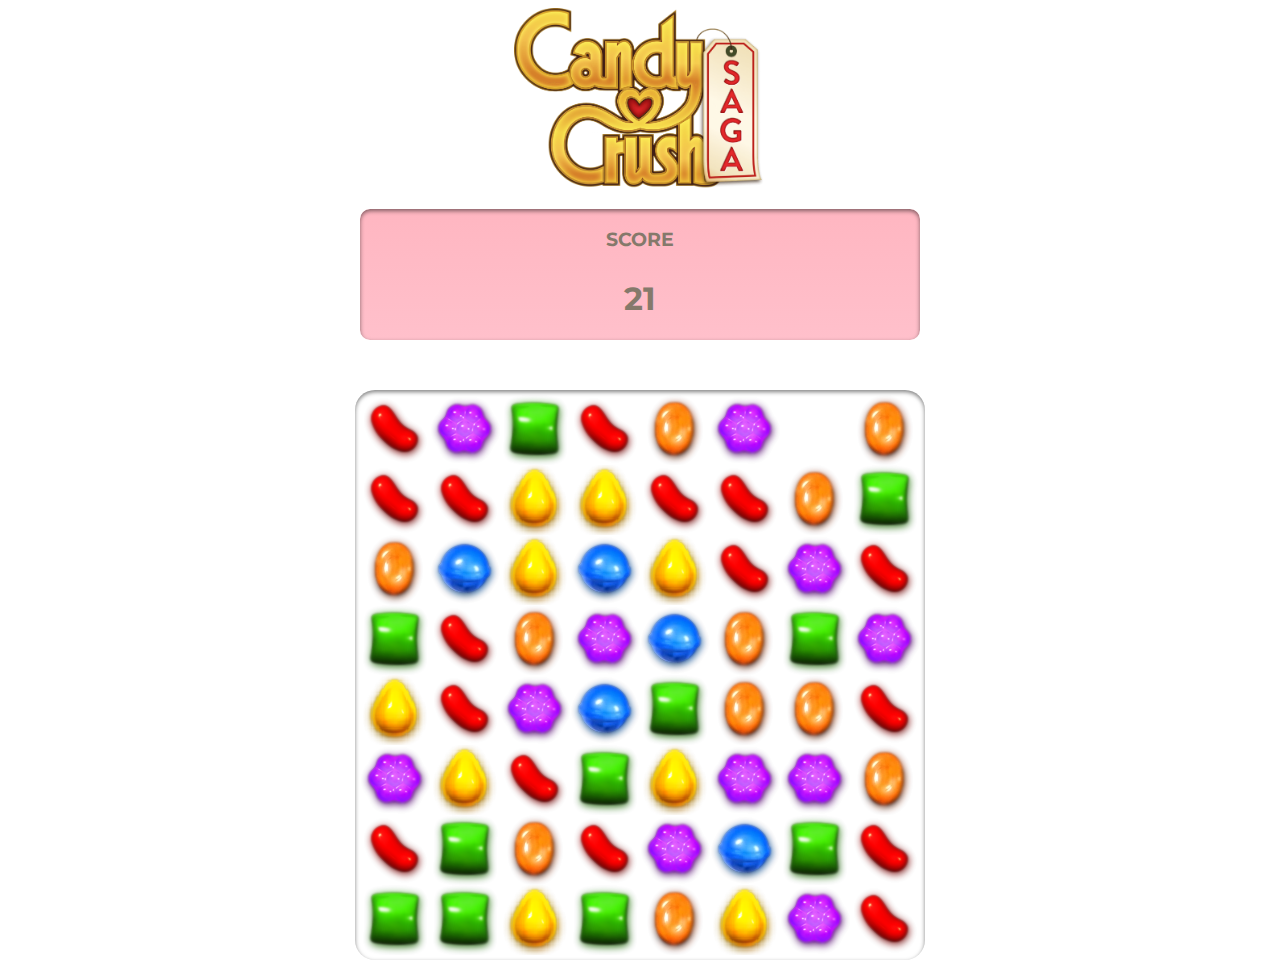
==== index.html @ 7bc62244 "Add header with buttons Reorganize the displays" ====
<!DOCTYPE html>
<html lang="en" dir="ltr">

  <head>

    <meta charset="utf-8">
    <title>Candy Crush</title>

    <link rel="stylesheet" href="style.css">
    <script src="app.js" charset="utf-8"></script>
    <link href="https://fonts.googleapis.com/css?family=Montserrat:300,400&display=swap" rel="stylesheet">
  </head>

  <body>

    <!-- Footer Area Objetivos: 
    Crear una zona de navegación en la que 
    se ponga links a otras paginas de esta web:

      Pagina 1: Formulario en el que puedas meter tus datos y tu record de puntos

      Pagina 2: Reglas del juego y un poco de sus historia

      Pagina 3: Una zona de "media" con videos (tutoriales, speedruns), imagenes 
      (memes, niveles especiales del juego original)

    -->

    <footer>
      <img src="images/titulo.png" alt="CandyCrush">
      <nav>

      </nav>
    </footer>
    
    
    <!-- Main area 
    Objetivo 1: 
      Ponerle un borde estilo caramelo navidad rojo y blanco a la zona de juego
    
    Objetivo 2:
      Estilizar tanto el score como la zona de juego con CSS

    -->
    <main>
      <div class="score-board">
        <h3>score</h3>
        <h1 id="score"></h1>
      </div>
  
      <div class="grid"></div>  
    </main>

    <!-- Footer area
      Objetivo 1: Una zona en la cual ponga la información del equipo
    -->
    <footer>

    </footer>

  </body>

</html>
---- style.css ----
body {
  background-image: url("https://images7.alphacoders.com/108/1085184.jpg");

  
}
 

.grid {
    /*NO CAMBIAR*/
    height: 560px;
    min-width: 560px;
    max-width: 560px;
    display: flex;
    flex-wrap: wrap;
    padding:5px;
    border-radius: 20px;
    box-shadow: 0 2px 4px rgba(0, 0, 0, 0.5) inset, 0 1px 0 #fff;
    color: #85796b;
    /*NO CAMBIAR*/
    margin-left: auto;
    margin-right: auto;
    margin-top: 50px;
    background: rgba(255, 255, 255, 0.5);
}

.grid div {
  /*NO CAMBIAR*/
  height: 70px;
  width: 70px;
  /*NO CAMBIAR*/
}

h3 {
 font-family: "Montserrat", sans-serif;
 text-transform: uppercase;
}

h1 {
 font-family: "Montserrat", sans-serif;
 text-transform: uppercase;
 margin-top: 10px;
}


.score-board {
  background-color: pink;
  border-radius: 10px;
  margin-top: 20px;
  margin-left: auto;
  margin-right: auto;
  margin-bottom: 35px;
  min-width: 560px;
  max-width: 560px;

  display: flex;
  flex-direction: column;
  justify-content: space-between;
  align-items: center;
  text-align: center;
  background-image: linear-gradient(#FFB6C1, #FFC0CB);
  box-shadow: 0 2px 4px rgba(0, 0, 0, 0.5) inset, 0 1px 0 #fff;
  color: #85796b;
}

.grid div {
  cursor: pointer;
  transition-duration: .2s;
  transition-property: transform;
}

.grid div:hover {
  transform: scale(1.15);
}

img {
  height: 20%;
  width: 20%;
  display: block;
  margin-left: auto;
  margin-right: auto;
}
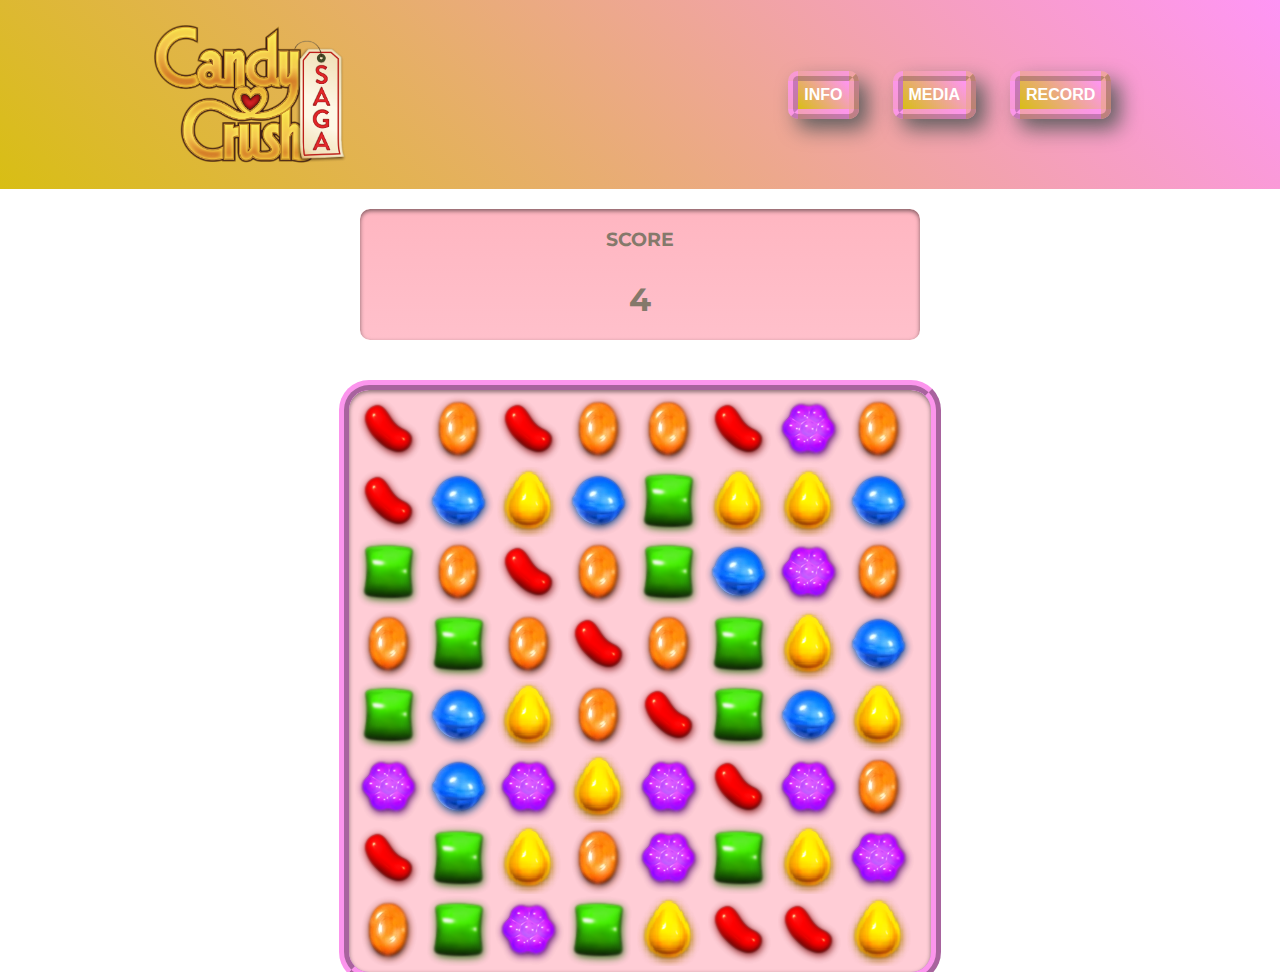
==== commit 74434d16: "a" ====
--- a/index.html
+++ b/index.html
@@ -13,7 +13,7 @@
 
   <body>
 
-    <!-- Footer Area Objetivos: 
+    <!-- Header Area Objetivos: 
     Crear una zona de navegación en la que 
     se ponga links a otras paginas de esta web:
 
@@ -26,12 +26,16 @@
 
     -->
 
-    <footer>
-      <img src="images/titulo.png" alt="CandyCrush">
-      <nav>
-
-      </nav>
-    </footer>
+    <header>
+        <img class="logo" src="images/titulo.png" alt="CandyCrush">
+        <nav>
+          <ul class="nav_links">
+            <li><a class="myButton" href="#">Info</a></li>
+            <li><a class="myButton" href="#">Media</a></li>
+            <li><a class="myButton" href="#">Record</a></li>
+          </ul>
+        </nav>
+    </header>
     
     
     <!-- Main area 
@@ -43,12 +47,17 @@
 
     -->
     <main>
+
+      <!--SCORE-->
       <div class="score-board">
         <h3>score</h3>
         <h1 id="score"></h1>
       </div>
-  
+
+      <!--GAME BLOCK-->
       <div class="grid"></div>  
+      <!--GAME BLOCK-->
+
     </main>
 
     <!-- Footer area
--- a/style.css
+++ b/style.css
@@ -1,48 +1,69 @@
 body {
   background-image: url("https://images7.alphacoders.com/108/1085184.jpg");
-
-  
-}
- 
-
-.grid {
-    /*NO CAMBIAR*/
-    height: 560px;
-    min-width: 560px;
-    max-width: 560px;
-    display: flex;
-    flex-wrap: wrap;
-    padding:5px;
-    border-radius: 20px;
-    box-shadow: 0 2px 4px rgba(0, 0, 0, 0.5) inset, 0 1px 0 #fff;
-    color: #85796b;
-    /*NO CAMBIAR*/
-    margin-left: auto;
-    margin-right: auto;
-    margin-top: 50px;
-    background: rgba(255, 255, 255, 0.5);
+  box-sizing: border-box;
+  margin: 0;
+  padding: 0;
 }
 
-.grid div {
-  /*NO CAMBIAR*/
-  height: 70px;
-  width: 70px;
-  /*NO CAMBIAR*/
+img {
+  width: 20%;
+
 }
 
-h3 {
- font-family: "Montserrat", sans-serif;
- text-transform: uppercase;
+li, a {
+  font-family: Verdana, Geneva, Tahoma, sans-serif;
+  font-weight: 700;
+  font-size: 25px;
+  color: rgb(255, 255, 255);
+  text-decoration: none;
+  display: inline;
+  padding: 15px;
 }
 
-h1 {
- font-family: "Montserrat", sans-serif;
- text-transform: uppercase;
- margin-top: 10px;
+header {
+  display: flex;
+  padding: 25px 12%;
+  justify-content: space-between;
+  align-items: center;
+  background: #D8BE14;
+  background: -moz-linear-gradient(45deg, #D8BE14 0%, #FF95F5 100%);
+  background: -webkit-linear-gradient(45deg, #D8BE14 0%, #FF95F5 100%);
+  background: linear-gradient(45deg, #D8BE14 0%, #FF95F5 100%);
 }
 
+.myButton {
+  color: rgb(255, 255, 255); 
+  font-size: 16px; 
+  line-height: 16px; 
+  padding: 6px; 
+  border-radius: 10px; 
+  font-family: "Arial Black", Gadget, sans-serif; 
+  font-weight: 700; 
+  text-decoration: none solid rgb(68, 68, 68); 
+  font-style: normal; font-variant: normal; 
+  text-transform: uppercase; background-image: linear-gradient(45deg, rgb(216, 190, 20) 0%, rgb(255, 149, 245) 100%); 
+  box-shadow: rgba(94, 94, 94, 0.96) 9px 10px 20px 0px; 
+  border: 10px ridge rgba(252, 149, 237, 0.62); 
+  display: inline-block;}
 
-.score-board {
+.myButton:hover {
+  background: #D8BE14; }
+
+.myButton:active {
+  background: #FF95F5; }
+
+h3 {
+  font-family: "Montserrat", sans-serif;
+  text-transform: uppercase;
+ }
+ 
+h1 {
+  font-family: "Montserrat", sans-serif;
+  text-transform: uppercase;
+  margin-top: 10px;
+ }
+
+ .score-board {
   background-color: pink;
   border-radius: 10px;
   margin-top: 20px;
@@ -61,21 +82,48 @@
   box-shadow: 0 2px 4px rgba(0, 0, 0, 0.5) inset, 0 1px 0 #fff;
   color: #85796b;
 }
+ 
+
+.grid {
+    /*NO CAMBIAR*/
+    height: 572px;
+    min-width: 572px;
+    max-width: 572px;
+    display: flex;
+    flex-wrap: wrap;
+    padding:5px;
+    border-radius: 20px;
+    box-shadow: 0 2px 4px rgba(14, 13, 13, 0.5) inset, 0 1px 0 #fff;
+    /*NO CAMBIAR*/
+    
+    margin-left: auto;
+    margin-right: auto;
+    margin-top: 50px;
+    background: rgba(255, 192, 203, 0.795);
+    outline: 10px ridge rgba(252,149,237,1);
+    outline-offset: 0px;
+}
 
 .grid div {
+  /*NO CAMBIAR*/
+  height: 70px;
+  width: 70px;
+  /*NO CAMBIAR*/
   cursor: pointer;
   transition-duration: .2s;
   transition-property: transform;
+  
 }
 
 .grid div:hover {
-  transform: scale(1.15);
+  transform: scale(1.25);
+  border: dashed 2px;
+  border-radius: 10px;
+  cursor: none;
+
 }
 
-img {
-  height: 20%;
-  width: 20%;
-  display: block;
-  margin-left: auto;
-  margin-right: auto;
-}+.grid:hover {
+  cursor: none;
+}
+
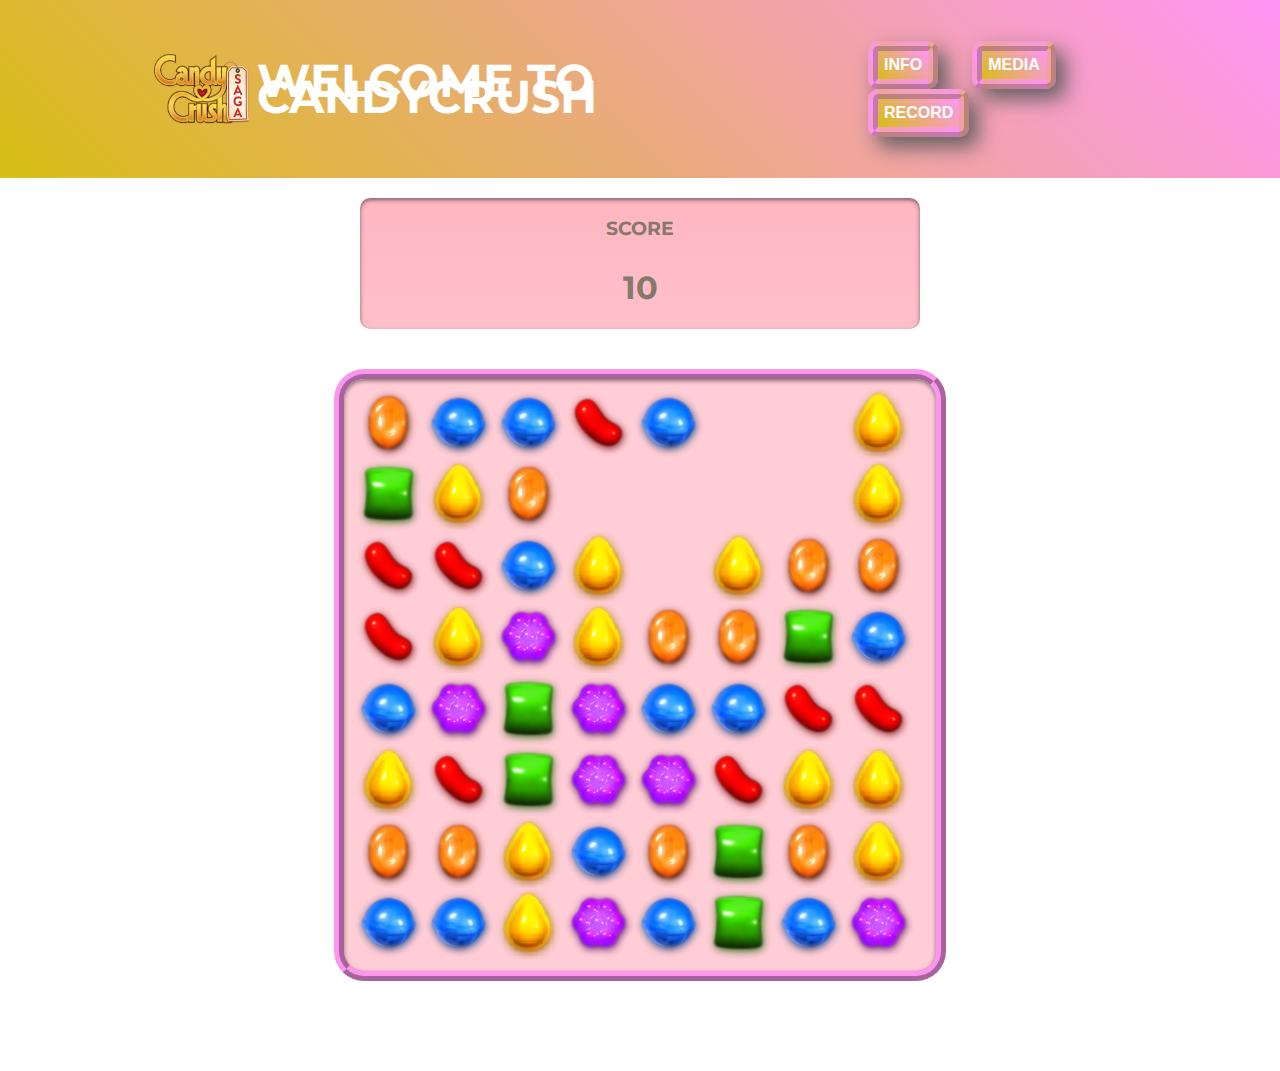
==== commit 06c66c8f: "Add Title" ====
--- a/index.html
+++ b/index.html
@@ -28,6 +28,7 @@
 
     <header>
         <img class="logo" src="images/titulo.png" alt="CandyCrush">
+        <h1 class="title">WELCOME TO CANDYCRUSH</h1>
         <nav>
           <ul class="nav_links">
             <li><a class="myButton" href="#">Info</a></li>
@@ -63,6 +64,7 @@
     <!-- Footer area
       Objetivo 1: Una zona en la cual ponga la información del equipo
     -->
+    
     <footer>
 
     </footer>
--- a/style.css
+++ b/style.css
@@ -6,7 +6,7 @@
 }
 
 img {
-  width: 20%;
+  width: 10%;
 
 }
 
@@ -63,6 +63,16 @@
   margin-top: 10px;
  }
 
+ .title {
+  color: rgb(255, 255, 255); 
+  font-size: 46px; 
+  line-height: 16px; 
+  padding: 6px; 
+  font-weight: 700;
+  margin-top: auto;
+  margin-bottom: auto;
+ }
+
  .score-board {
   background-color: pink;
   border-radius: 10px;
@@ -91,7 +101,7 @@
     max-width: 572px;
     display: flex;
     flex-wrap: wrap;
-    padding:5px;
+    padding:10px;
     border-radius: 20px;
     box-shadow: 0 2px 4px rgba(14, 13, 13, 0.5) inset, 0 1px 0 #fff;
     /*NO CAMBIAR*/
@@ -102,6 +112,7 @@
     background: rgba(255, 192, 203, 0.795);
     outline: 10px ridge rgba(252,149,237,1);
     outline-offset: 0px;
+    margin-bottom: 100px;
 }
 
 .grid div {
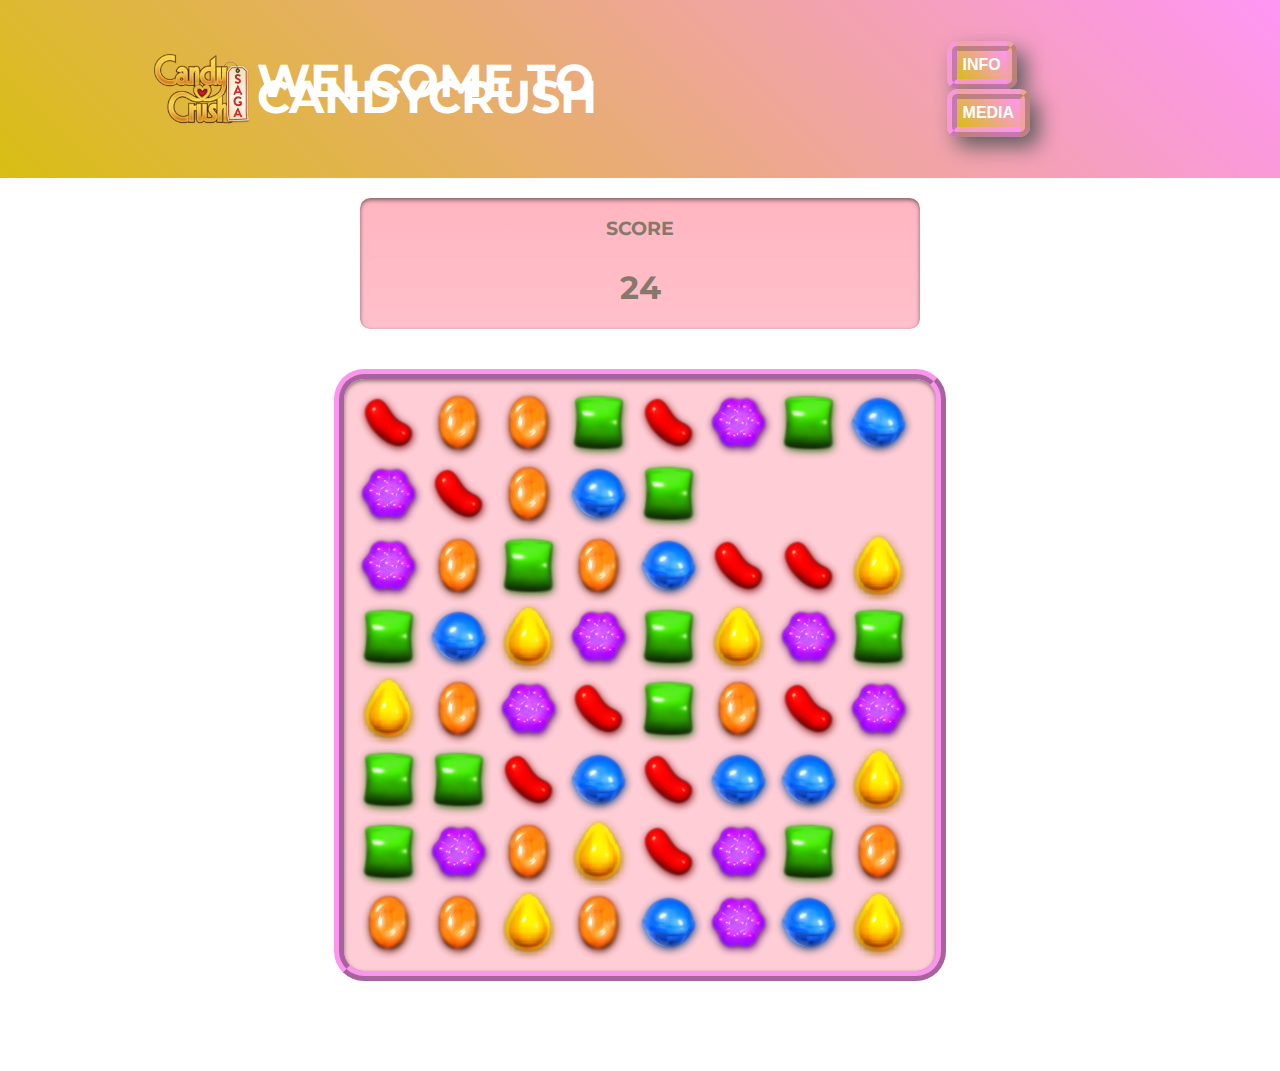
==== commit e61c0489: "Footer score" ====
--- a/index.html
+++ b/index.html
@@ -33,7 +33,6 @@
           <ul class="nav_links">
             <li><a class="myButton" href="#">Info</a></li>
             <li><a class="myButton" href="#">Media</a></li>
-            <li><a class="myButton" href="#">Record</a></li>
           </ul>
         </nav>
     </header>
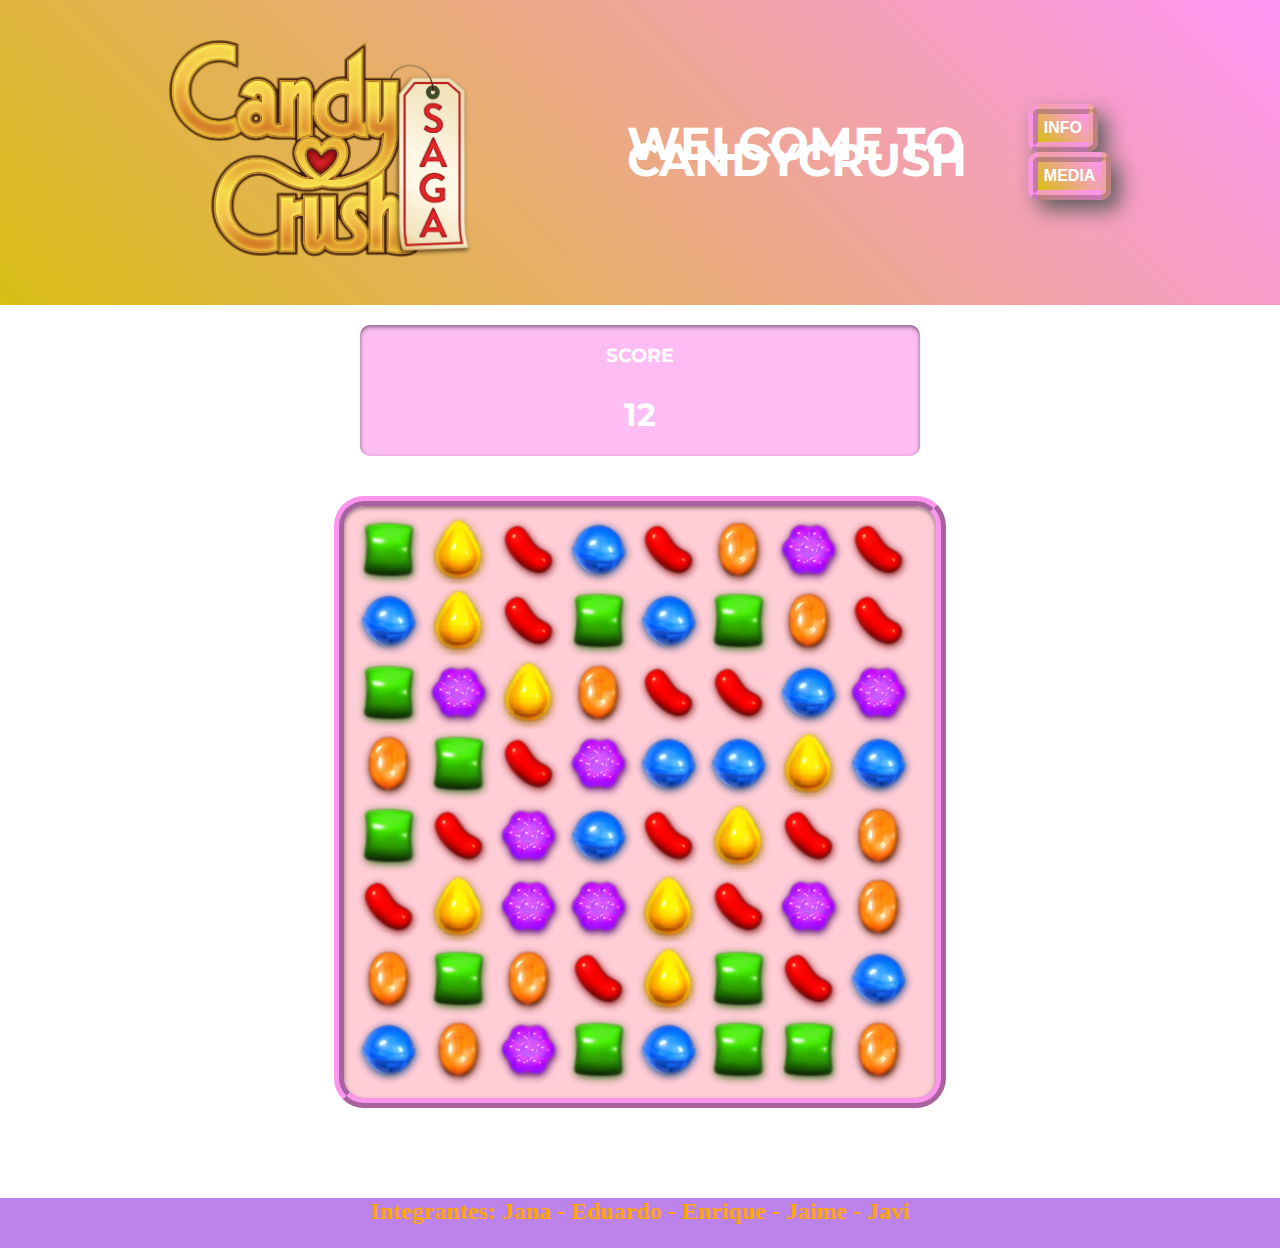
==== commit acf1f473: "Changes" ====
--- a/index.html
+++ b/index.html
@@ -17,9 +17,8 @@
     Crear una zona de navegación en la que 
     se ponga links a otras paginas de esta web:
 
-      Pagina 1: Formulario en el que puedas meter tus datos y tu record de puntos
-
-      Pagina 2: Reglas del juego y un poco de sus historia
+  
+      Pagina 1: Reglas del juego y un poco de sus historia
 
       Pagina 3: Una zona de "media" con videos (tutoriales, speedruns), imagenes 
       (memes, niveles especiales del juego original)
@@ -27,12 +26,12 @@
     -->
 
     <header>
-        <img class="logo" src="images/titulo.png" alt="CandyCrush">
+        <a href="https://www.king.com/game/candycrush" target="_blank"><img class="logo" src="images/titulo.png" alt="CandyCrush"></a>
         <h1 class="title">WELCOME TO CANDYCRUSH</h1>
         <nav>
           <ul class="nav_links">
-            <li><a class="myButton" href="#">Info</a></li>
-            <li><a class="myButton" href="#">Media</a></li>
+            <li><a class="myButton" href="info.html">Info</a></li>
+            <li><a class="myButton" href="media.html">Media</a></li>
           </ul>
         </nav>
     </header>
@@ -65,7 +64,7 @@
     -->
     
     <footer>
-
+      <h2>Integrantes: Jana - Eduardo - Enrique - Jaime - Javi</h2>
     </footer>
 
   </body>
--- a/style.css
+++ b/style.css
@@ -6,8 +6,7 @@
 }
 
 img {
-  width: 10%;
-
+  width: 70%;
 }
 
 li, a {
@@ -88,9 +87,9 @@
   justify-content: space-between;
   align-items: center;
   text-align: center;
-  background-image: linear-gradient(#FFB6C1, #FFC0CB);
+  background-color: rgba(252, 149, 237, 0.62);
   box-shadow: 0 2px 4px rgba(0, 0, 0, 0.5) inset, 0 1px 0 #fff;
-  color: #85796b;
+  color: white;
 }
  
 
@@ -128,13 +127,38 @@
 
 .grid div:hover {
   transform: scale(1.25);
-  border: dashed 2px;
+  outline: dashed 2px;
   border-radius: 10px;
-  cursor: none;
-
 }
 
-.grid:hover {
-  cursor: none;
+footer {
+  background-color: #8014d886;
+  height: 50px;
+  text-align: center;
+  color: orange;
 }
 
+.animate {
+  animation: girar linear 1s;
+}
+
+@keyframes girar {
+  0% {
+    transform: scale(1);
+  }
+  20% {
+    transform: rotate(20deg) scale(1.2);
+  }
+  40% {
+    transform: rotate(0deg) scale(1.2);
+  }
+  60% {
+    transform: rotate(-20deg) scale(1.2);
+  }
+  80% {
+    transform: rotate(0deg) scale(1.2);
+  }
+  100% {
+    transform: scale(1);
+  }
+}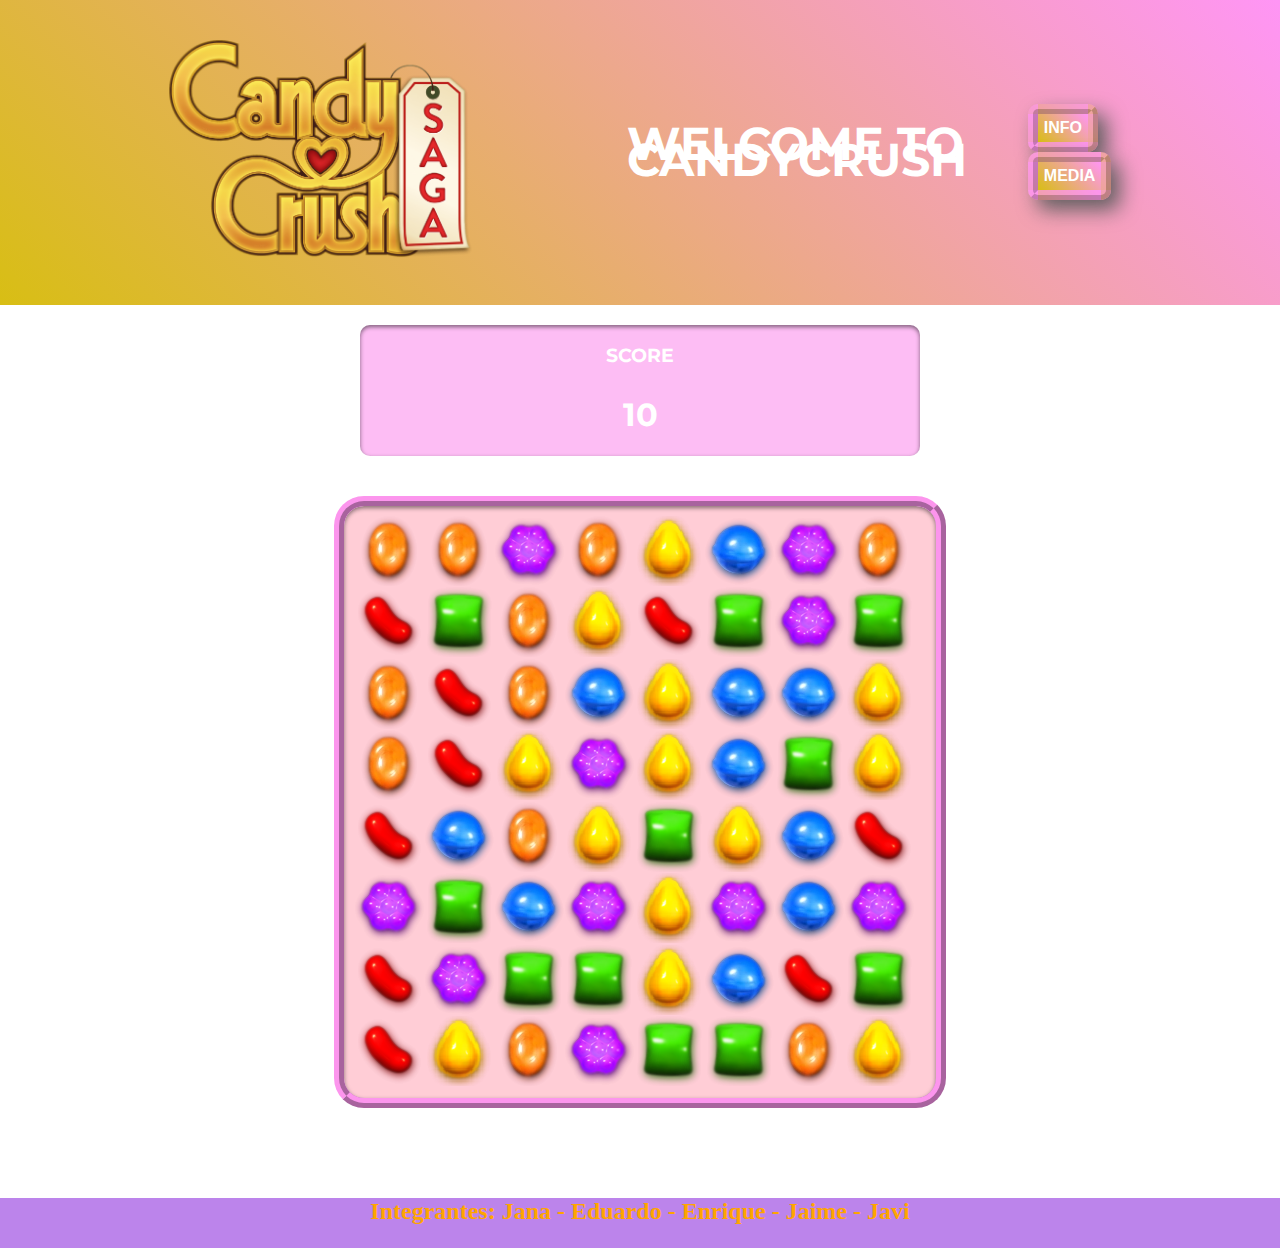
==== commit 16defa87: "Format code" ====
--- a/index.html
+++ b/index.html
@@ -1,19 +1,19 @@
 <!DOCTYPE html>
 <html lang="en" dir="ltr">
 
-  <head>
+<head>
 
-    <meta charset="utf-8">
-    <title>Candy Crush</title>
+  <meta charset="utf-8">
+  <title>Candy Crush</title>
 
-    <link rel="stylesheet" href="style.css">
-    <script src="app.js" charset="utf-8"></script>
-    <link href="https://fonts.googleapis.com/css?family=Montserrat:300,400&display=swap" rel="stylesheet">
-  </head>
+  <link rel="stylesheet" href="style.css">
+  <script src="app.js" charset="utf-8"></script>
+  <link href="https://fonts.googleapis.com/css?family=Montserrat:300,400&display=swap" rel="stylesheet">
+</head>
 
-  <body>
+<body>
 
-    <!-- Header Area Objetivos: 
+  <!-- Header Area Objetivos: 
     Crear una zona de navegación en la que 
     se ponga links a otras paginas de esta web:
 
@@ -25,19 +25,20 @@
 
     -->
 
-    <header>
-        <a href="https://www.king.com/game/candycrush" target="_blank"><img class="logo" src="images/titulo.png" alt="CandyCrush"></a>
-        <h1 class="title">WELCOME TO CANDYCRUSH</h1>
-        <nav>
-          <ul class="nav_links">
-            <li><a class="myButton" href="info.html">Info</a></li>
-            <li><a class="myButton" href="media.html">Media</a></li>
-          </ul>
-        </nav>
-    </header>
-    
-    
-    <!-- Main area 
+  <header>
+    <a href="https://www.king.com/game/candycrush" target="_blank"><img class="logo" src="images/titulo.png"
+        alt="CandyCrush"></a>
+    <h1 class="title">WELCOME TO CANDYCRUSH</h1>
+    <nav>
+      <ul class="nav_links">
+        <li><a class="myButton" href="info.html">Info</a></li>
+        <li><a class="myButton" href="media.html">Media</a></li>
+      </ul>
+    </nav>
+  </header>
+
+
+  <!-- Main area 
     Objetivo 1: 
       Ponerle un borde estilo caramelo navidad rojo y blanco a la zona de juego
     
@@ -45,28 +46,28 @@
       Estilizar tanto el score como la zona de juego con CSS
 
     -->
-    <main>
+  <main>
 
-      <!--SCORE-->
-      <div class="score-board">
-        <h3>score</h3>
-        <h1 id="score"></h1>
-      </div>
+    <!--SCORE-->
+    <div class="score-board">
+      <h3>score</h3>
+      <h1 id="score"></h1>
+    </div>
 
-      <!--GAME BLOCK-->
-      <div class="grid"></div>  
-      <!--GAME BLOCK-->
+    <!--GAME BLOCK-->
+    <div class="grid"></div>
+    <!--GAME BLOCK-->
 
-    </main>
+  </main>
 
-    <!-- Footer area
+  <!-- Footer area
       Objetivo 1: Una zona en la cual ponga la información del equipo
     -->
-    
-    <footer>
-      <h2>Integrantes: Jana - Eduardo - Enrique - Jaime - Javi</h2>
-    </footer>
 
-  </body>
+  <footer>
+    <h2>Integrantes: Jana - Eduardo - Enrique - Jaime - Javi</h2>
+  </footer>
 
-</html>
+</body>
+
+</html>--- a/style.css
+++ b/style.css
@@ -9,7 +9,8 @@
   width: 70%;
 }
 
-li, a {
+li,
+a {
   font-family: Verdana, Geneva, Tahoma, sans-serif;
   font-weight: 700;
   font-size: 25px;
@@ -31,48 +32,53 @@
 }
 
 .myButton {
-  color: rgb(255, 255, 255); 
-  font-size: 16px; 
-  line-height: 16px; 
-  padding: 6px; 
-  border-radius: 10px; 
-  font-family: "Arial Black", Gadget, sans-serif; 
-  font-weight: 700; 
-  text-decoration: none solid rgb(68, 68, 68); 
-  font-style: normal; font-variant: normal; 
-  text-transform: uppercase; background-image: linear-gradient(45deg, rgb(216, 190, 20) 0%, rgb(255, 149, 245) 100%); 
-  box-shadow: rgba(94, 94, 94, 0.96) 9px 10px 20px 0px; 
-  border: 10px ridge rgba(252, 149, 237, 0.62); 
-  display: inline-block;}
+  color: rgb(255, 255, 255);
+  font-size: 16px;
+  line-height: 16px;
+  padding: 6px;
+  border-radius: 10px;
+  font-family: "Arial Black", Gadget, sans-serif;
+  font-weight: 700;
+  text-decoration: none solid rgb(68, 68, 68);
+  font-style: normal;
+  font-variant: normal;
+  text-transform: uppercase;
+  background-image: linear-gradient(45deg, rgb(216, 190, 20) 0%, rgb(255, 149, 245) 100%);
+  box-shadow: rgba(94, 94, 94, 0.96) 9px 10px 20px 0px;
+  border: 10px ridge rgba(252, 149, 237, 0.62);
+  display: inline-block;
+}
 
 .myButton:hover {
-  background: #D8BE14; }
+  background: #D8BE14;
+}
 
 .myButton:active {
-  background: #FF95F5; }
+  background: #FF95F5;
+}
 
 h3 {
   font-family: "Montserrat", sans-serif;
   text-transform: uppercase;
- }
- 
+}
+
 h1 {
   font-family: "Montserrat", sans-serif;
   text-transform: uppercase;
   margin-top: 10px;
- }
+}
 
- .title {
-  color: rgb(255, 255, 255); 
-  font-size: 46px; 
-  line-height: 16px; 
-  padding: 6px; 
+.title {
+  color: rgb(255, 255, 255);
+  font-size: 46px;
+  line-height: 16px;
+  padding: 6px;
   font-weight: 700;
   margin-top: auto;
   margin-bottom: auto;
- }
+}
 
- .score-board {
+.score-board {
   background-color: pink;
   border-radius: 10px;
   margin-top: 20px;
@@ -91,27 +97,27 @@
   box-shadow: 0 2px 4px rgba(0, 0, 0, 0.5) inset, 0 1px 0 #fff;
   color: white;
 }
- 
+
 
 .grid {
-    /*NO CAMBIAR*/
-    height: 572px;
-    min-width: 572px;
-    max-width: 572px;
-    display: flex;
-    flex-wrap: wrap;
-    padding:10px;
-    border-radius: 20px;
-    box-shadow: 0 2px 4px rgba(14, 13, 13, 0.5) inset, 0 1px 0 #fff;
-    /*NO CAMBIAR*/
-    
-    margin-left: auto;
-    margin-right: auto;
-    margin-top: 50px;
-    background: rgba(255, 192, 203, 0.795);
-    outline: 10px ridge rgba(252,149,237,1);
-    outline-offset: 0px;
-    margin-bottom: 100px;
+  /*NO CAMBIAR*/
+  height: 572px;
+  min-width: 572px;
+  max-width: 572px;
+  display: flex;
+  flex-wrap: wrap;
+  padding: 10px;
+  border-radius: 20px;
+  box-shadow: 0 2px 4px rgba(14, 13, 13, 0.5) inset, 0 1px 0 #fff;
+  /*NO CAMBIAR*/
+
+  margin-left: auto;
+  margin-right: auto;
+  margin-top: 50px;
+  background: rgba(255, 192, 203, 0.795);
+  outline: 10px ridge rgba(252, 149, 237, 1);
+  outline-offset: 0px;
+  margin-bottom: 100px;
 }
 
 .grid div {
@@ -122,7 +128,7 @@
   cursor: pointer;
   transition-duration: .2s;
   transition-property: transform;
-  
+
 }
 
 .grid div:hover {
@@ -146,18 +152,23 @@
   0% {
     transform: scale(1);
   }
+
   20% {
     transform: rotate(20deg) scale(1.2);
   }
+
   40% {
     transform: rotate(0deg) scale(1.2);
   }
+
   60% {
     transform: rotate(-20deg) scale(1.2);
   }
+
   80% {
     transform: rotate(0deg) scale(1.2);
   }
+
   100% {
     transform: scale(1);
   }
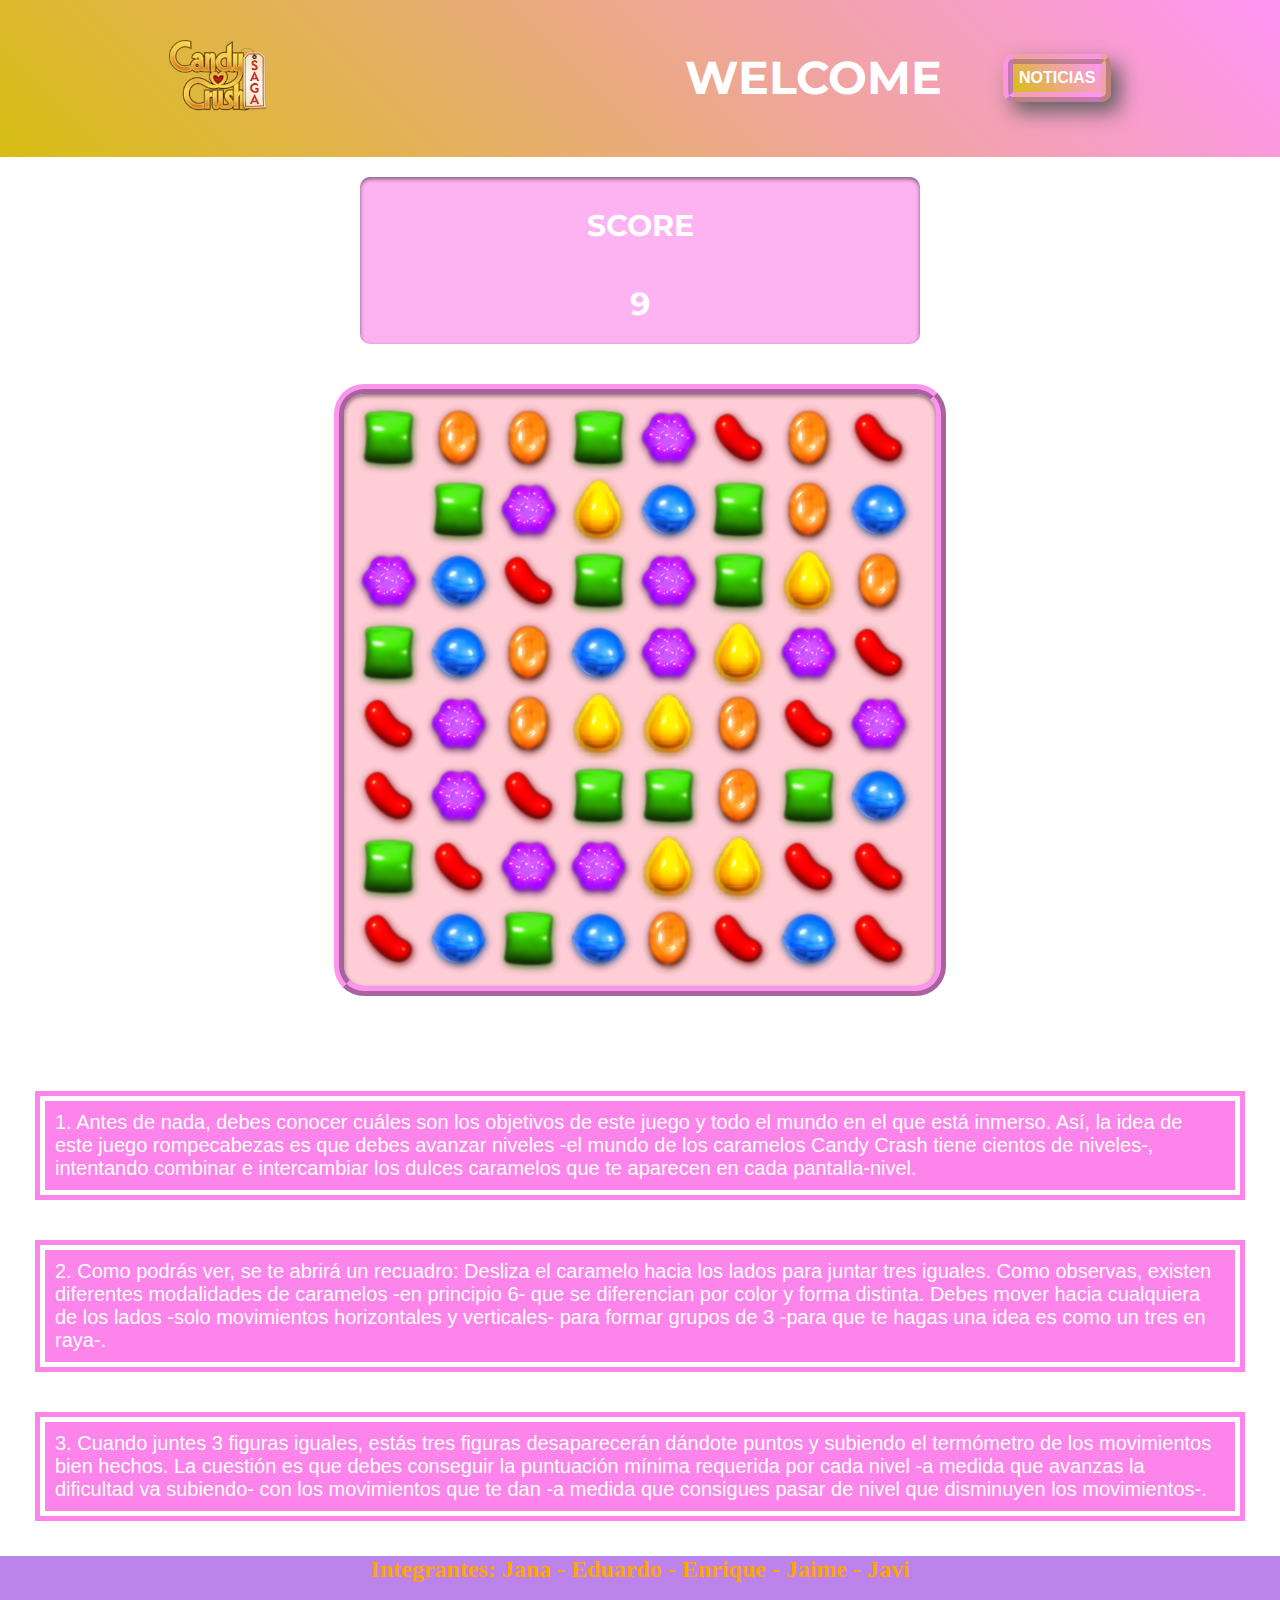
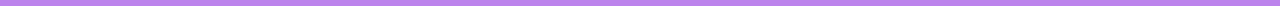
==== commit 155ca722: "Cambiar de todo" ====
--- a/index.html
+++ b/index.html
@@ -28,11 +28,10 @@
   <header>
     <a href="https://www.king.com/game/candycrush" target="_blank"><img class="logo" src="images/titulo.png"
         alt="CandyCrush"></a>
-    <h1 class="title">WELCOME TO CANDYCRUSH</h1>
+    <h1 class="title">WELCOME</h1>
     <nav>
       <ul class="nav_links">
-        <li><a class="myButton" href="info.html">Info</a></li>
-        <li><a class="myButton" href="media.html">Media</a></li>
+        <li><a class="myButton" href="noticias.html">Noticias</a></li>
       </ul>
     </nav>
   </header>
@@ -57,7 +56,22 @@
     <!--GAME BLOCK-->
     <div class="grid"></div>
     <!--GAME BLOCK-->
-
+    <div>
+      <p>1. Antes de nada, debes conocer cuáles son los objetivos de este juego y todo el mundo en el que está inmerso.
+        Así, la idea de este juego rompecabezas es que debes avanzar niveles -el mundo de los caramelos Candy Crash
+        tiene cientos de niveles-, intentando combinar e intercambiar los dulces caramelos que te aparecen en cada
+        pantalla-nivel.</p>
+      <p>2. Como podrás ver, se te abrirá un recuadro: Desliza el caramelo hacia los lados para juntar tres iguales.
+        Como observas, existen diferentes modalidades de caramelos -en principio 6- que se diferencian por color y forma
+        distinta. Debes mover hacia cualquiera de los lados -solo movimientos horizontales y verticales- para formar
+        grupos de 3 -para que te hagas una idea es como un tres en raya-.
+      </p>
+      <p>3. Cuando juntes 3 figuras iguales, estás tres figuras desaparecerán dándote puntos y subiendo el termómetro de
+        los movimientos bien hechos. La cuestión es que debes conseguir la puntuación mínima requerida por cada nivel -a
+        medida que avanzas la dificultad va subiendo- con los movimientos que te dan -a medida que consigues pasar de
+        nivel que disminuyen los movimientos-.
+      </p>
+    </div>
   </main>
 
   <!-- Footer area
--- a/style.css
+++ b/style.css
@@ -6,7 +6,7 @@
 }
 
 img {
-  width: 70%;
+  width: 20%;
 }
 
 li,
@@ -60,6 +60,7 @@
 h3 {
   font-family: "Montserrat", sans-serif;
   text-transform: uppercase;
+  font-size: 30px;
 }
 
 h1 {
@@ -93,7 +94,7 @@
   justify-content: space-between;
   align-items: center;
   text-align: center;
-  background-color: rgba(252, 149, 237, 0.62);
+  background-color: rgba(252, 149, 237, 0.72);
   box-shadow: 0 2px 4px rgba(0, 0, 0, 0.5) inset, 0 1px 0 #fff;
   color: white;
 }
@@ -137,6 +138,16 @@
   border-radius: 10px;
 }
 
+p {
+  font-family: Verdana, Geneva, Tahoma, sans-serif;
+  background-color: rgba(252, 85, 227, 0.72);
+  font-size: 20px;
+  margin: 30px;
+  padding: 10px;
+  color: #fff;
+  border: double 15px;
+}
+
 footer {
   background-color: #8014d886;
   height: 50px;
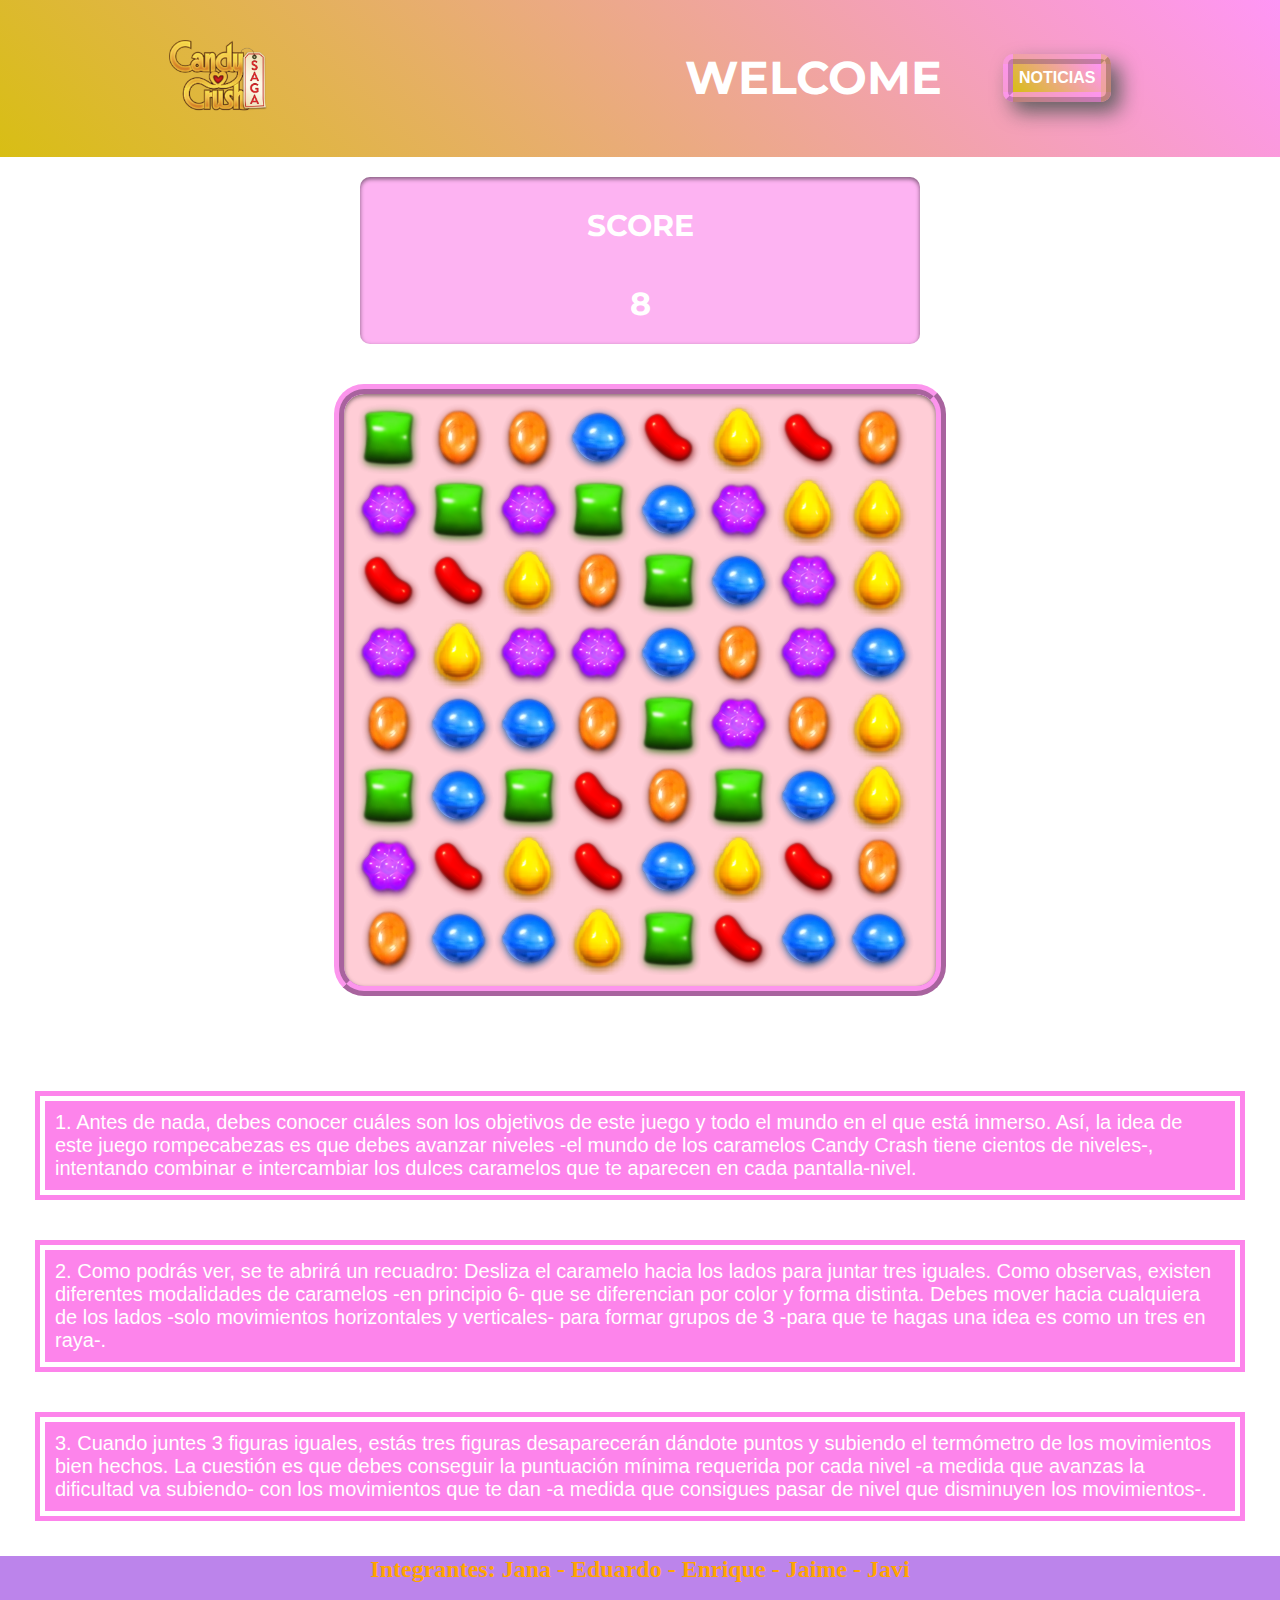
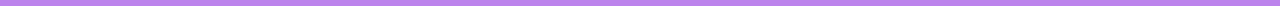
==== commit e28d1b33: "Hacer imagen ghost no aparecer" ====
--- a/index.html
+++ b/index.html
@@ -54,7 +54,7 @@
     </div>
 
     <!--GAME BLOCK-->
-    <div class="grid"></div>
+    <div class="grid" draggable="false"></div>
     <!--GAME BLOCK-->
     <div>
       <p>1. Antes de nada, debes conocer cuáles son los objetivos de este juego y todo el mundo en el que está inmerso.
--- a/style.css
+++ b/style.css
@@ -126,10 +126,8 @@
   height: 70px;
   width: 70px;
   /*NO CAMBIAR*/
-  cursor: pointer;
   transition-duration: .2s;
   transition-property: transform;
-
 }
 
 .grid div:hover {
